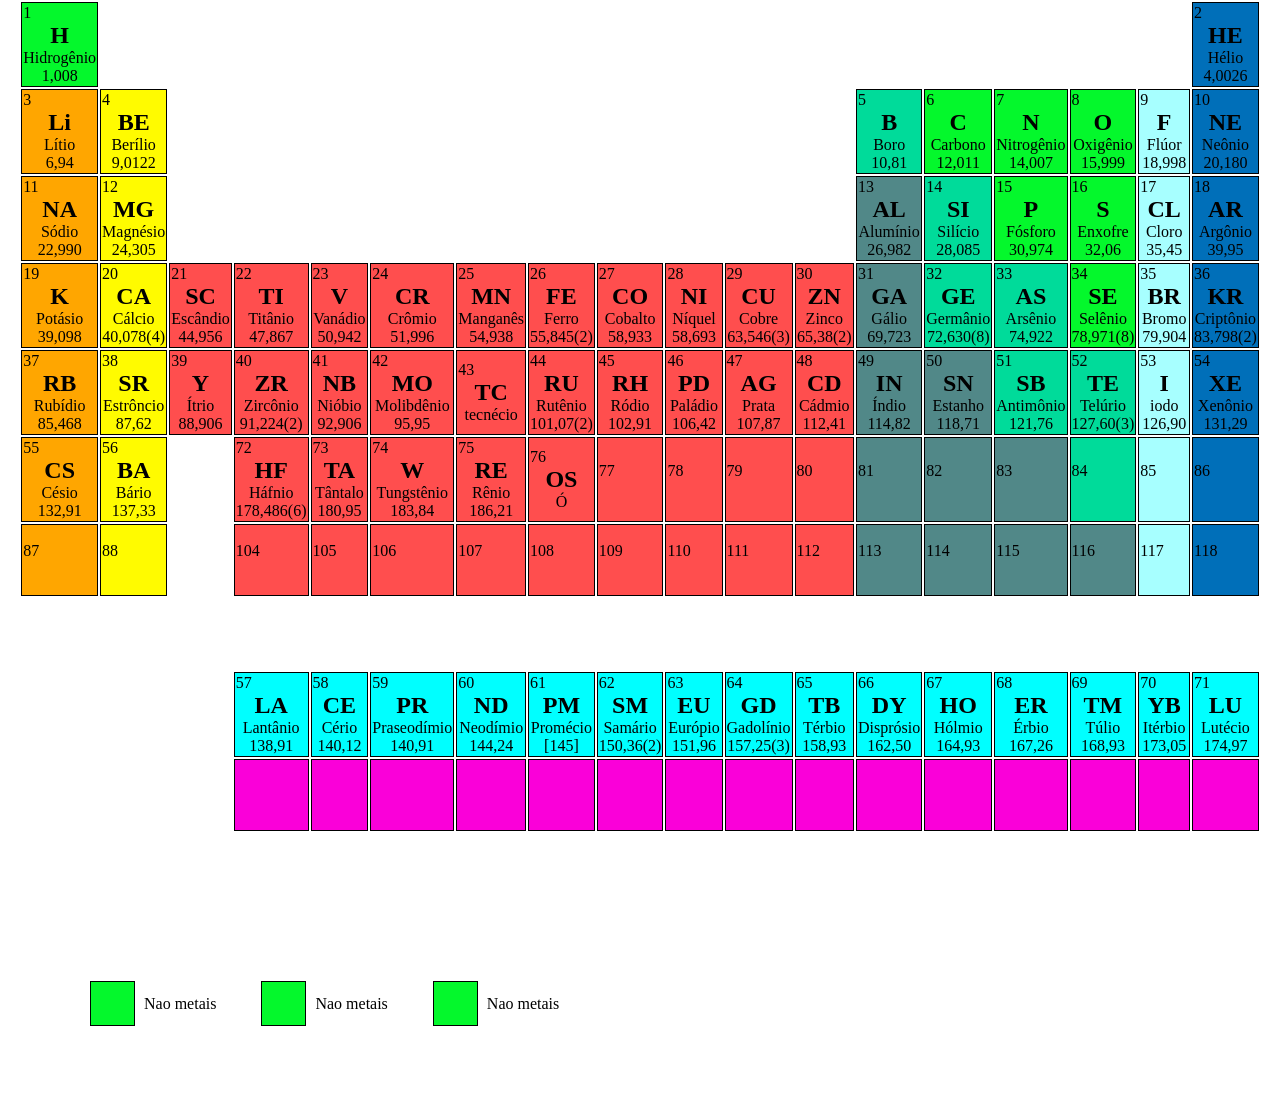
==== index.html @ 044fb41a "Add files via upload" ====
<!DOCTYPE html>
<html lang="en">

<head>
    <meta charset="UTF-8">
    <meta name="viewport" content="width=device-width, initial-scale=1.0">
    <title>Tabela Periódica</title>
    <link rel="stylesheet" href="estilo.css">
</head>

<body>
    <table>
        <tr>
            <td class="borderless">
                <div></div>
                <h2></h2>
                <br>
                <br>
            </td>

            <td class="naometais">
                <div>1</div>
                <h2>H</h2>Hidrogênio
                <br>1,008
            </td>
            <td class="borderless" colspan="16">
                <div></div>
                <h2></h2>
                <br>
            </td>

            <td class="gasesnobres">
                <div>2</div>
                <h2>HE</h2>Hélio
                <br>4,0026
            </td>

            <td class="borderless">
                <div></div>
                <h2></h2>
                <br>
            </td>


        </tr>
        <tr>
            <td class="borderless">
                <div></div>
                <h2></h2>
                <br>
            </td>

            <td class="metaisalcalinos">
                <div>3</div>
                <h2>Li</h2>Lítio
                <br>6,94
            </td>
            <td class="metaisalcalinoterrosos">
                <div>4</div>
                <h2>BE</h2>Berílio
                <br>9,0122
            </td>

            <td class="borderless" colspan="10">
                <div></div>
                <h2></h2>
                <br>
            </td>

            <td class="semimetais">
                <div>5</div>
                <h2>B</h2>Boro
                <br>10,81
            </td>
            <td class="naometais">
                <div>6</div>
                <h2>C</h2>Carbono
                <br>12,011
            </td>
            <td class="naometais">
                <div>7</div>
                <h2>N</h2>Nitrogênio
                <br>14,007
            </td>
            <td class="naometais">
                <div>8</div>
                <h2>O</h2>Oxigênio
                <br>15,999
            </td>
            <td class="halogenios">
                <div>9</div>
                <h2>F</h2>Flúor
                <br>18,998
            </td>
            <td class="gasesnobres">
                <div>10</div>
                <h2>NE</h2>Neônio
                <br>20,180
            </td>
            <td class="borderless">
                <div></div>
                <h2></h2>
                <br>
            </td>

        </tr>
        <tr>
            <td class="borderless">
                <div></div>
                <h2></h2>
                <br>
            </td>
            <td class="metaisalcalinos">
                <div>11</div>
                <h2>NA</h2>Sódio
                <br>22,990
            </td>
            <td class="metaisalcalinoterrosos">
                <div>12</div>
                <h2>MG</h2>Magnésio
                <br>24,305
            </td>

            <td class="borderless" colspan="10s">
                <div></div>
                <h2></h2>
                <br>
            </td>

            <td class="outrosmetais">
                <div>13</div>
                <h2>AL</h2>Alumínio
                <br>26,982
            </td>
            <td class="semimetais">
                <div>14</div>
                <h2>SI</h2>Silício
                <br>28,085
            </td>
            <td class="naometais">
                <div>15</div>
                <h2>P</h2>Fósforo
                <br>30,974
            </td>
            <td class="naometais">
                <div>16</div>
                <h2>S</h2>Enxofre
                <br>32,06
            </td>
            <td class="halogenios">
                <div>17</div>
                <h2>CL</h2>Cloro
                <br>35,45
            </td>
            <td class="gasesnobres">
                <div>18</div>
                <h2>AR</h2>Argônio
                <br>39,95
            </td>
            <td class="borderless">
                <div></div>
                <h2></h2>
                <br>
            </td>
        </tr>
        <tr>
            <td class="borderless">
                <div></div>
                <h2></h2>
                <br>
            </td>
            <td class="metaisalcalinos">
                <div>19</div>
                <h2>K</h2>Potásio
                <br>39,098
            </td>
            <td class="metaisalcalinoterrosos">
                <div>20</div>
                <h2>CA</h2>Cálcio
                <br>40,078(4)
            </td>
            <td class="metaisdetransição">
                <div>21</div>
                <h2>SC</h2>Escândio
                <br>44,956
            </td>
            <td class="metaisdetransição">
                <div>22</div>
                <h2>TI</h2>Titânio
                <br>47,867
            </td>
            <td class="metaisdetransição">
                <div>23</div>
                <h2>V</h2>Vanádio
                <br>50,942
            </td>
            <td class="metaisdetransição">
                <div>24</div>
                <h2>CR</h2>Crômio
                <br>51,996
            </td>
            <td class="metaisdetransição">
                <div>25</div>
                <h2>MN</h2>Manganês
                <br>54,938
            </td>
            <td class="metaisdetransição">
                <div>26</div>
                <h2>FE</h2>Ferro
                <br>55,845(2)
            </td>
            <td class="metaisdetransição">
                <div>27</div>
                <h2>CO</h2>Cobalto
                <br>58,933
            </td>
            <td class="metaisdetransição">
                <div>28</div>
                <h2>NI</h2>Níquel
                <br>58,693
            </td>
            <td class="metaisdetransição">
                <div>29</div>
                <h2>CU</h2>Cobre
                <br>63,546(3)
            </td>
            <td class="metaisdetransição">
                <div>30</div>
                <h2>ZN</h2>Zinco
                <br>65,38(2)
            </td>
            <td class="outrosmetais">
                <div>31</div>
                <h2>GA</h2>Gálio
                <br>69,723
            </td>
            <td class="semimetais">
                <div>32</div>
                <h2>GE</h2>Germânio
                <br>72,630(8)
            </td>
            <td class="semimetais">
                <div>33</div>
                <h2>AS</h2>Arsênio
                <br>74,922
            </td>
            <td class="naometais">
                <div>34</div>
                <h2>SE</h2>Selênio
                <br>78,971(8)
            </td>
            <td class="halogenios">
                <div>35</div>
                <h2>BR</h2>Bromo
                <br>79,904
            </td>
            <td class="gasesnobres">
                <div>36</div>
                <h2>KR</h2>Criptônio
                <br>83,798(2)
            </td>
            <td class="borderless">
                <div></div>
                <h2></h2>
                <br>
            </td>
        </tr>
        <tr>
            <td class="borderless">
                <div></div>
                <h2></h2>
                <br>
            </td>
            <td class="metaisalcalinos">
                <div>37</div>
                <h2>RB</h2>Rubídio
                <br>85,468
            </td>
            <td class="metaisalcalinoterrosos">
                <div>38</div>
                <h2>SR</h2>Estrôncio
                <br>87,62
            </td>
            <td class="metaisdetransição">
                <div>39</div>
                <h2>Y</h2>Ítrio
                <br>88,906
            </td>
            <td class="metaisdetransição">
                <div>40</div>
                <h2>ZR</h2>Zircônio
                <br>91,224(2)
            </td>
            <td class="metaisdetransição">
                <div>41</div>
                <h2>NB</h2>Nióbio
                <br>92,906
            </td>
            <td class="metaisdetransição">
                <div>42</div>
                <h2>MO</h2>Molibdênio
                <br>95,95
            </td>
            <td class="metaisdetransição">
                <div>43</div>
                <h2>TC</h2>tecnécio
                <br>
            </td>
            <td class="metaisdetransição">
                <div>44</div>
                <h2>RU</h2>Rutênio
                <br>101,07(2)
            </td>
            <td class="metaisdetransição">
                <div>45</div>
                <h2>RH</h2>Ródio
                <br>102,91
            </td>
            <td class="metaisdetransição">
                <div>46</div>
                <h2>PD</h2>Paládio
                <br>106,42
            </td>
            <td class="metaisdetransição">
                <div>47</div>
                <h2>AG</h2>Prata
                <br>107,87
            </td>
            <td class="metaisdetransição">
                <div>48</div>
                <h2>CD</h2>Cádmio
                <br>112,41
            </td>
            <td class="outrosmetais">
                <div>49</div>
                <h2>IN</h2>Índio
                <br>114,82
            </td>
            <td class="outrosmetais">
                <div>50</div>
                <h2>SN</h2>Estanho
                <br>118,71
            </td>
            <td class="semimetais">
                <div>51</div>
                <h2>SB</h2>Antimônio
                <br>121,76
            </td>
            <td class="semimetais">
                <div>52</div>
                <h2>TE</h2>Telúrio
                <br>127,60(3)
            </td>
            <td class="halogenios">
                <div>53</div>
                <h2>I</h2>iodo
                <br>126,90
            </td>
            <td class="gasesnobres">
                <div>54</div>
                <h2>XE</h2>Xenônio
                <br>131,29
            </td>
            <td class="borderless">
                <div></div>
                <h2></h2>
                <br>
            </td>
        </tr>
        <tr>
            <td class="borderless">
                <div></div>
                <h2></h2>
                <br>
            </td>
            <td class="metaisalcalinos">
                <div>55</div>
                <h2>CS</h2>Césio
                <br>132,91
            </td>
            <td class="metaisalcalinoterrosos">
                <div>56</div>
                <h2>BA</h2>Bário
                <br>137,33
            </td>
            <td class="borderless">
                <div></div>
                <h2></h2>
                <br>
            </td>
            <td class="metaisdetransição">
                <div>72</div>
                <h2>HF</h2>Háfnio
                <br>178,486(6)
            </td>
            <td class="metaisdetransição">
                <div>73</div>
                <h2>TA</h2>Tântalo
                <br>180,95
            </td>
            <td class="metaisdetransição">
                <div>74</div>
                <h2>W</h2>Tungstênio
                <br>183,84
            </td>
            <td class="metaisdetransição">
                <div>75</div>
                <h2>RE</h2>Rênio
                <br>186,21
            </td>
            <td class="metaisdetransição">
                <div>76</div>
                <h2>OS</h2>Ó
                <br>
            </td>
            <td class="metaisdetransição">
                <div>77</div>
                <h2></h2>
                <br>
            </td>
            <td class="metaisdetransição">
                <div>78</div>
                <h2></h2>
                <br>
            </td>
            <td class="metaisdetransição">
                <div>79</div>
                <h2></h2>
                <br>
            </td>
            <td class="metaisdetransição">
                <div>80</div>
                <h2></h2>
                <br>
            </td>
            <td class="outrosmetais">
                <div>81</div>
                <h2></h2>
                <br>
            </td>
            <td class="outrosmetais">
                <div>82</div>
                <h2></h2>
                <br>
            </td>
            <td class="outrosmetais">
                <div>83</div>
                <h2></h2>
                <br>
            </td>
            <td class="semimetais">
                <div>84</div>
                <h2></h2>
                <br>
            </td>
            <td class="halogenios">
                <div>85</div>
                <h2></h2>
                <br>
            </td>
            <td class="gasesnobres">
                <div>86</div>
                <h2></h2>
                <br>
            </td>
            <td class="borderless">
                <div></div>
                <h2></h2>
                <br>
            </td>
        </tr>
        <tr>
            <td class="borderless">
                <div></div>
                <h2></h2>
                <br>
            </td>
            <td class="metaisalcalinos">
                <div>87</div>
                <h2></h2>
                <br>
            </td>
            <td class="metaisalcalinoterrosos">
                <div>88</div>
                <h2></h2>
                <br>
            </td>
            <td class="borderless">
                <div></div>
                <h2></h2>
                <br>
            </td>
            <td class="metaisdetransição">
                <div>104</div>
                <h2></h2>
                <br>
            </td>
            <td class="metaisdetransição">
                <div>105</div>
                <h2></h2>
                <br>
            </td>
            <td class="metaisdetransição">
                <div>106</div>
                <h2></h2>
                <br>
            </td>
            <td class="metaisdetransição">
                <div>107</div>
                <h2></h2>
                <br>
            </td>
            <td class="metaisdetransição">
                <div>108</div>
                <h2></h2>
                <br>
            </td>
            <td class="metaisdetransição">
                <div>109</div>
                <h2></h2>
                <br>
            </td>
            <td class="metaisdetransição">
                <div>110</div>
                <h2></h2>
                <br>
            </td>
            <td class="metaisdetransição">
                <div>111</div>
                <h2></h2>
                <br>
            </td>
            <td class="metaisdetransição">
                <div>112</div>
                <h2></h2>
                <br>
            </td>
            <td class="outrosmetais">
                <div>113</div>
                <h2></h2>
                <br>
            </td>
            <td class="outrosmetais">
                <div>114</div>
                <h2></h2>
                <br>
            </td>
            <td class="outrosmetais">
                <div>115</div>
                <h2></h2>
                <br>
            </td>
            <td class="outrosmetais">
                <div>116</div>
                <h2></h2>
                <br>
            </td>
            <td class="halogenios">
                <div>117</div>
                <h2></h2>
                <br>
            </td>
            <td class="gasesnobres">
                <div>118</div>
                <h2></h2>
                <br>
            </td>
            <td class="borderless">
                <div></div>
                <h2></h2>
                <br>
            </td>
        </tr>
        <tr>
            <td class="borderless" colspan="18s">
                <div></div>
                <h2></h2>
                <br>
            </td>
        </tr>
        <tr>
            <td class="borderless">
                <div></div>
                <h2></h2>
                <br>
            </td>
            <td class="borderless">
                <div></div>
                <h2></h2>
                <br>
            </td>
            <td class="borderless">
                <div></div>
                <h2></h2>
                <br>
            </td>
            <td class="borderless">
                <div></div>
                <h2></h2>
                <br>
            </td>
            <td class="lantanideos">
                <div>57</div>
                <h2>LA</h2>Lantânio
                <br>138,91
            </td>
            <td class="lantanideos">
                <div>58</div>
                <h2>CE</h2>Cério
                <br>140,12
            </td>
            <td class="lantanideos">
                <div>59</div>
                <h2>PR</h2>Praseodímio
                <br>140,91
            </td>
            <td class="lantanideos">
                <div>60</div>
                <h2>ND</h2>Neodímio
                <br>144,24
            </td>
            <td class="lantanideos">
                <div>61</div>
                <h2>PM</h2>Promécio
                <br>[145]
            </td>
            <td class="lantanideos">
                <div>62</div>
                <h2>SM</h2>Samário
                <br>150,36(2)
            </td>
            <td class="lantanideos">
                <div>63</div>
                <h2>EU</h2>Európio
                <br>151,96
            </td>
            <td class="lantanideos">
                <div>64</div>
                <h2>GD</h2>Gadolínio
                <br>157,25(3)
            </td>
            <td class="lantanideos">
                <div>65</div>
                <h2>TB</h2>Térbio
                <br>158,93
            </td>
            <td class="lantanideos">
                <div>66</div>
                <h2>DY</h2>Disprósio
                <br>162,50
            </td>
            <td class="lantanideos">
                <div>67</div>
                <h2>HO</h2>Hólmio
                <br>164,93
            </td>
            <td class="lantanideos">
                <div>68</div>
                <h2>ER</h2>Érbio
                <br>167,26
            </td>
            <td class="lantanideos">
                <div>69</div>
                <h2>TM</h2>Túlio
                <br>168,93
            </td>
            <td class="lantanideos">
                <div>70</div>
                <h2>YB</h2>Itérbio
                <br>173,05
            </td>
            <td class="lantanideos">
                <div>71</div>
                <h2>LU</h2>Lutécio
                <br>174,97
            </td>
            <td class="borderless">
                <div></div>
                <h2></h2>
                <br>
            </td>
        </tr>
        <tr>
            <td class="borderless">
                <div></div>
                <h2></h2>
                <br>
            </td>
            <td class="borderless">
                <div></div>
                <h2></h2>
                <br>
            </td>
            <td class="borderless">
                <div></div>
                <h2></h2>
                <br>
            </td>
            <td class="borderless">
                <div></div>
                <h2></h2>
                <br>
            </td>
            <td class="actinidios">
                <div></div>
                <h2></h2>
                <br>
            </td>
            <td class="actinidios">
                <div></div>
                <h2></h2>
                <br>
            </td>
            <td class="actinidios">
                <div></div>
                <h2></h2>
                <br>
            </td>
            <td class="actinidios">
                <div></div>
                <h2></h2>
                <br>
            </td>
            <td class="actinidios">
                <div></div>
                <h2></h2>
                <br>
            </td>
            <td class="actinidios">
                <div></div>
                <h2></h2>
                <br>
            </td>
            <td class="actinidios">
                <div></div>
                <h2></h2>
                <br>
            </td>
            <td class="actinidios">
                <div></div>
                <h2></h2>
                <br>
            </td>
            <td class="actinidios">
                <div></div>
                <h2></h2>
                <br>
            </td>
            <td class="actinidios">
                <div></div>
                <h2></h2>
                <br>
            </td>
            <td class="actinidios">
                <div></div>
                <h2></h2>
                <br>
            </td>
            <td class="actinidios">
                <div></div>
                <h2></h2>
                <br>
            </td>
            <td class="actinidios">
                <div></div>
                <h2></h2>
                <br>
            </td>
            <td class="actinidios">
                <div></div>
                <h2></h2>
                <br>
            </td>
            <td class="actinidios">
                <div></div>
                <h2></h2>
                <br>
            </td>
            <td class="borderless">
                <div></div>
                <h2></h2>
                <br>
            </td>
        </tr>
        <tr>
            <td class="borderless" colspan="18s">
                <div></div>
                <h2></h2>
                <br>
            </td>
        </tr>
        <tr>
            <td class="borderless" colspan="18s">
                <div></div>
                <h2></h2>
                <br>
            </td>
        </tr>
    </table>
    <div class="universal">
        <div class="item">
            <div class="bloco naometais"></div>
            <span>Nao metais</span>
        </div>


        <div class="item">
            <div class="bloco naometais"></div>
            <span>Nao metais</span>
        </div>


        <div class="item">
            <div class="bloco naometais"></div>
            <span>Nao metais</span>
        </div>

    </div>
</body>

</html>
---- estilo.css ----
* {
    box-sizing: border-box;
    margin: 0;
}


table {
    width: 100%;
    height: 100vh;
}

div {
    text-align: left;
}

body {
    text-align: center;
}

td {
    border: solid 1px;
    width: 5%;
    height: 8vh;
}

.borderless {
    border: none;
}

.naometais {
    background-color: rgb(4, 248, 44);
}

.gasesnobres {
    background-color: rgb(0, 111, 185);
}

.metaisalcalinos {
    background-color: rgb(255, 166, 0);
}

.metaisalcalinoterrosos {
    background-color: rgb(255, 251, 0);
}

.semimetais {
    background-color: rgb(0, 219, 154);
}

.halogenios {
    background-color: rgb(167, 255, 255);
}

.outrosmetais {
    background-color: rgb(81, 136, 136);
}

.metaisdetransição {
    background-color: rgb(255, 78, 78);
}

.lantanideos {
    background-color: aqua;
}

.actinidios {
    background-color: rgb(250, 0, 217);
}

.item{
    display: flex;
    align-items: center;
    gap: 1vh;
   
}

.bloco{
    height: 5vh;
    width: 5vh;
    border: solid 1px black;
}

.universal{
    width: auto;
    margin: 0 10vh 10vh 10vh;
    display: flex;
    gap: 5vh;
}
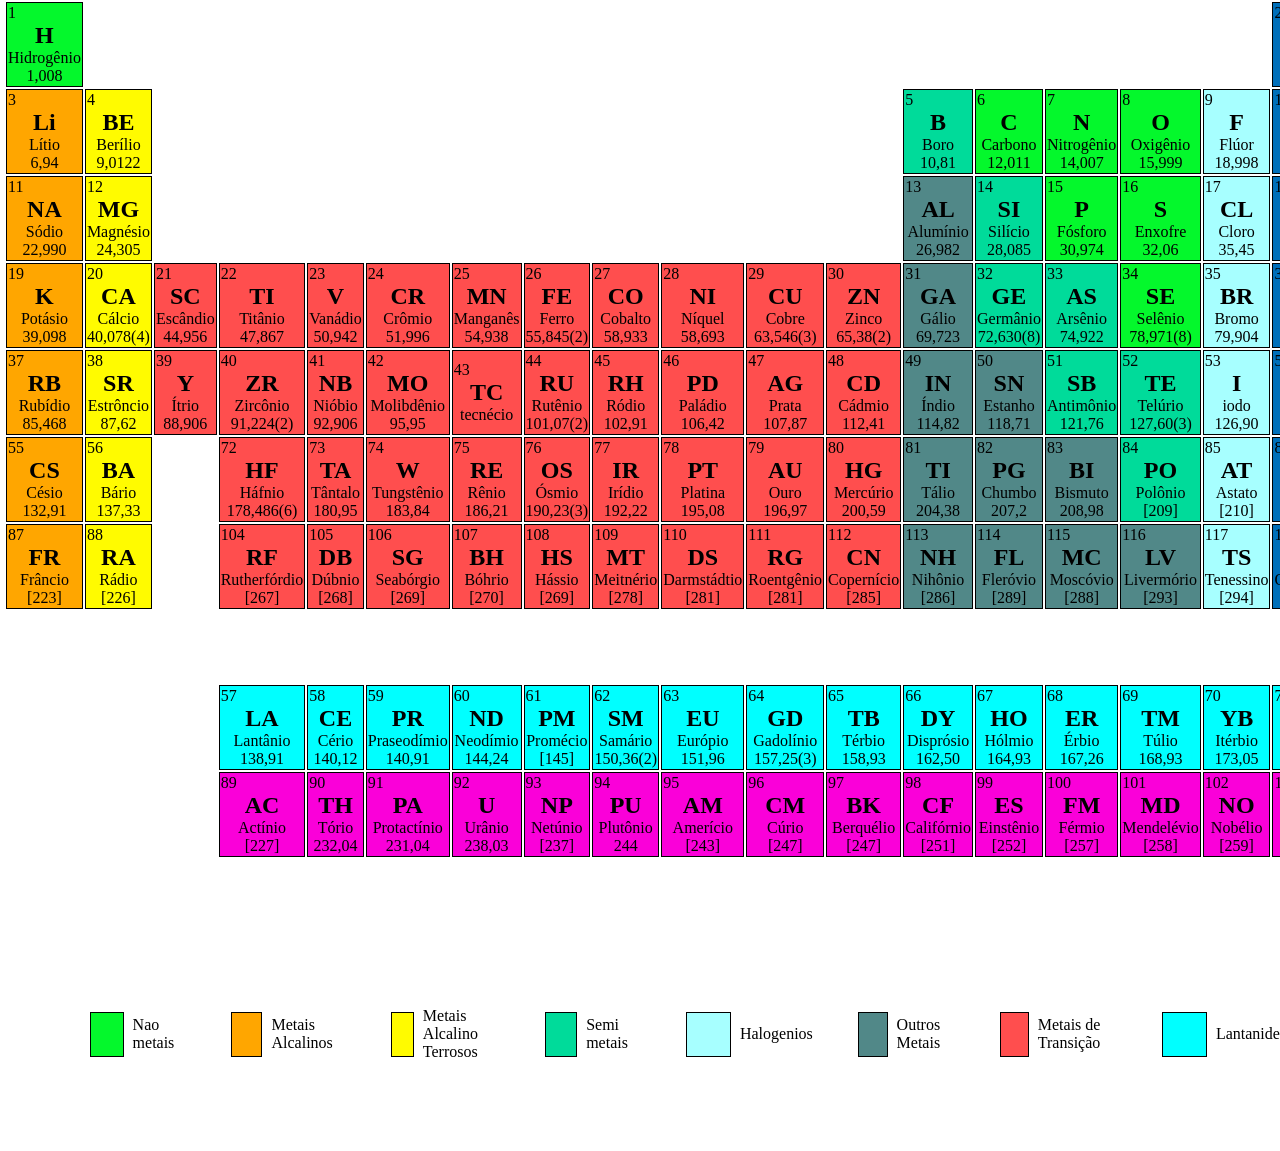
==== commit 1ec1babc: "Rename index (1).html to index.html" ====
--- a/index.html
+++ b/index.html
@@ -410,58 +410,58 @@
             </td>
             <td class="metaisdetransição">
                 <div>76</div>
-                <h2>OS</h2>Ó
-                <br>
+                <h2>OS</h2>Ósmio
+                <br>190,23(3)
             </td>
             <td class="metaisdetransição">
                 <div>77</div>
-                <h2></h2>
-                <br>
+                <h2>IR</h2>Irídio
+                <br>192,22
             </td>
             <td class="metaisdetransição">
                 <div>78</div>
-                <h2></h2>
-                <br>
+                <h2>PT</h2>Platina
+                <br>195,08
             </td>
             <td class="metaisdetransição">
                 <div>79</div>
-                <h2></h2>
-                <br>
+                <h2>AU</h2>Ouro
+                <br>196,97
             </td>
             <td class="metaisdetransição">
                 <div>80</div>
-                <h2></h2>
-                <br>
+                <h2>HG</h2>Mercúrio
+                <br>200,59
             </td>
             <td class="outrosmetais">
                 <div>81</div>
-                <h2></h2>
-                <br>
+                <h2>TI</h2>Tálio
+                <br>204,38
             </td>
             <td class="outrosmetais">
                 <div>82</div>
-                <h2></h2>
-                <br>
+                <h2>PG</h2>Chumbo
+                <br>207,2
             </td>
             <td class="outrosmetais">
                 <div>83</div>
-                <h2></h2>
-                <br>
+                <h2>BI</h2>Bismuto
+                <br>208,98
             </td>
             <td class="semimetais">
                 <div>84</div>
-                <h2></h2>
-                <br>
+                <h2>PO</h2>Polônio
+                <br>[209]
             </td>
             <td class="halogenios">
                 <div>85</div>
-                <h2></h2>
-                <br>
+                <h2>AT</h2>Astato
+                <br>[210]
             </td>
             <td class="gasesnobres">
                 <div>86</div>
-                <h2></h2>
-                <br>
+                <h2>RN</h2>Radônio
+                <br>[222]
             </td>
             <td class="borderless">
                 <div></div>
@@ -477,13 +477,13 @@
             </td>
             <td class="metaisalcalinos">
                 <div>87</div>
-                <h2></h2>
-                <br>
+                <h2>FR</h2>Frâncio
+                <br>[223]
             </td>
             <td class="metaisalcalinoterrosos">
                 <div>88</div>
-                <h2></h2>
-                <br>
+                <h2>RA</h2>Rádio
+                <br>[226]
             </td>
             <td class="borderless">
                 <div></div>
@@ -492,78 +492,78 @@
             </td>
             <td class="metaisdetransição">
                 <div>104</div>
-                <h2></h2>
-                <br>
+                <h2>RF</h2>Rutherfórdio
+                <br>[267]
             </td>
             <td class="metaisdetransição">
                 <div>105</div>
-                <h2></h2>
-                <br>
+                <h2>DB</h2>Dúbnio
+                <br>[268]
             </td>
             <td class="metaisdetransição">
                 <div>106</div>
-                <h2></h2>
-                <br>
+                <h2>SG</h2>Seabórgio
+                <br>[269]
             </td>
             <td class="metaisdetransição">
                 <div>107</div>
-                <h2></h2>
-                <br>
+                <h2>BH</h2>Bóhrio
+                <br>[270]
             </td>
             <td class="metaisdetransição">
                 <div>108</div>
-                <h2></h2>
-                <br>
+                <h2>HS</h2>Hássio
+                <br>[269]
             </td>
             <td class="metaisdetransição">
                 <div>109</div>
-                <h2></h2>
-                <br>
+                <h2>MT</h2>Meitnério
+                <br>[278]
             </td>
             <td class="metaisdetransição">
                 <div>110</div>
-                <h2></h2>
-                <br>
+                <h2>DS</h2>Darmstádtio
+                <br>[281]
             </td>
             <td class="metaisdetransição">
                 <div>111</div>
-                <h2></h2>
-                <br>
+                <h2>RG</h2>Roentgênio
+                <br>[281]
             </td>
             <td class="metaisdetransição">
                 <div>112</div>
-                <h2></h2>
-                <br>
+                <h2>CN</h2>Copernício
+                <br>[285]
             </td>
             <td class="outrosmetais">
                 <div>113</div>
-                <h2></h2>
-                <br>
+                <h2>NH</h2>Nihônio
+                <br>[286]
             </td>
             <td class="outrosmetais">
                 <div>114</div>
-                <h2></h2>
-                <br>
+                <h2>FL</h2>Fleróvio
+                <br>[289]
             </td>
             <td class="outrosmetais">
                 <div>115</div>
-                <h2></h2>
-                <br>
+                <h2>MC</h2>Moscóvio
+                <br>[288]
             </td>
             <td class="outrosmetais">
                 <div>116</div>
-                <h2></h2>
-                <br>
+                <h2>LV</h2>Livermório
+                <br>[293]
             </td>
             <td class="halogenios">
                 <div>117</div>
-                <h2></h2>
-                <br>
+                <h2>TS</h2>Tenessino
+                <br>[294]
             </td>
             <td class="gasesnobres">
                 <div>118</div>
-                <h2></h2>
-                <br>
+                <h2>OG</h2>Oganessônio
+                <br>[294]
             </td>
             <td class="borderless">
                 <div></div>
@@ -702,79 +702,79 @@
                 <br>
             </td>
             <td class="actinidios">
-                <div></div>
-                <h2></h2>
-                <br>
-            </td>
-            <td class="actinidios">
-                <div></div>
-                <h2></h2>
-                <br>
-            </td>
-            <td class="actinidios">
-                <div></div>
-                <h2></h2>
-                <br>
-            </td>
-            <td class="actinidios">
-                <div></div>
-                <h2></h2>
-                <br>
-            </td>
-            <td class="actinidios">
-                <div></div>
-                <h2></h2>
-                <br>
-            </td>
-            <td class="actinidios">
-                <div></div>
-                <h2></h2>
-                <br>
-            </td>
-            <td class="actinidios">
-                <div></div>
-                <h2></h2>
-                <br>
-            </td>
-            <td class="actinidios">
-                <div></div>
-                <h2></h2>
-                <br>
-            </td>
-            <td class="actinidios">
-                <div></div>
-                <h2></h2>
-                <br>
-            </td>
-            <td class="actinidios">
-                <div></div>
-                <h2></h2>
-                <br>
-            </td>
-            <td class="actinidios">
-                <div></div>
-                <h2></h2>
-                <br>
-            </td>
-            <td class="actinidios">
-                <div></div>
-                <h2></h2>
-                <br>
-            </td>
-            <td class="actinidios">
-                <div></div>
-                <h2></h2>
-                <br>
-            </td>
-            <td class="actinidios">
-                <div></div>
-                <h2></h2>
-                <br>
-            </td>
-            <td class="actinidios">
-                <div></div>
-                <h2></h2>
-                <br>
+                <div>89</div>
+                <h2>AC</h2>Actínio
+                <br>[227]
+            </td>
+            <td class="actinidios">
+                <div>90</div>
+                <h2>TH</h2>Tório
+                <br>232,04
+            </td>
+            <td class="actinidios">
+                <div>91</div>
+                <h2>PA</h2>Protactínio
+                <br>231,04
+            </td>
+            <td class="actinidios">
+                <div>92</div>
+                <h2>U</h2>Urânio
+                <br>238,03
+            </td>
+            <td class="actinidios">
+                <div>93</div>
+                <h2>NP</h2>Netúnio
+                <br>[237]
+            </td>
+            <td class="actinidios">
+                <div>94</div>
+                <h2>PU</h2>Plutônio
+                <br>244
+            </td>
+            <td class="actinidios">
+                <div>95</div>
+                <h2>AM</h2>Amerício
+                <br>[243]
+            </td>
+            <td class="actinidios">
+                <div>96</div>
+                <h2>CM</h2>Cúrio
+                <br>[247]
+            </td>
+            <td class="actinidios">
+                <div>97</div>
+                <h2>BK</h2>Berquélio
+                <br>[247]
+            </td>
+            <td class="actinidios">
+                <div>98</div>
+                <h2>CF</h2>Califórnio
+                <br>[251]
+            </td>
+            <td class="actinidios">
+                <div>99</div>
+                <h2>ES</h2>Einstênio
+                <br>[252]
+            </td>
+            <td class="actinidios">
+                <div>100</div>
+                <h2>FM</h2>Férmio
+                <br>[257]
+            </td>
+            <td class="actinidios">
+                <div>101</div>
+                <h2>MD</h2>Mendelévio
+                <br>[258]
+            </td>
+            <td class="actinidios">
+                <div>102</div>
+                <h2>NO</h2>Nobélio
+                <br>[259]
+            </td>
+            <td class="actinidios">
+                <div>103</div>
+                <h2>LR</h2>Laurêncio
+                <br>[262]
             </td>
             <td class="borderless">
                 <div></div>
@@ -805,17 +805,59 @@
 
 
         <div class="item">
-            <div class="bloco naometais"></div>
-            <span>Nao metais</span>
-        </div>
-
-
-        <div class="item">
-            <div class="bloco naometais"></div>
-            <span>Nao metais</span>
+            <div class="bloco metaisalcalinos"></div>
+            <span>Metais Alcalinos</span>
+        </div>
+
+
+        <div class="item">
+            <div class="bloco metaisalcalinoterrosos"></div>
+            <span>Metais Alcalino Terrosos</span>
+        </div>
+
+
+        <div class="item">
+            <div class="bloco semimetais"></div>
+            <span>Semi metais</span>
+        </div>
+
+
+        <div class="item">
+            <div class="bloco halogenios"></div>
+            <span>Halogenios</span>
+        </div>
+
+
+        <div class="item">
+            <div class="bloco outrosmetais"></div>
+            <span>Outros Metais</span>
+        </div>
+
+
+        <div class="item">
+            <div class="bloco metaisdetransição"></div>
+            <span>Metais de Transição</span>
+        </div>
+
+
+        <div class="item">
+            <div class="bloco lantanideos"></div>
+            <span>Lantanideos</span>
+        </div>
+
+
+        <div class="item">
+            <div class="bloco actinidios"></div>
+            <span>Actinidios</span>
+        </div>
+
+
+        <div class="item">
+            <div class="bloco gasesnobres"></div>
+            <span>Gases nobres</span>
         </div>
 
     </div>
 </body>
 
-</html>+</html>
--- a/estilo.css
+++ b/estilo.css
@@ -85,4 +85,5 @@
     margin: 0 10vh 10vh 10vh;
     display: flex;
     gap: 5vh;
-}+}
+
